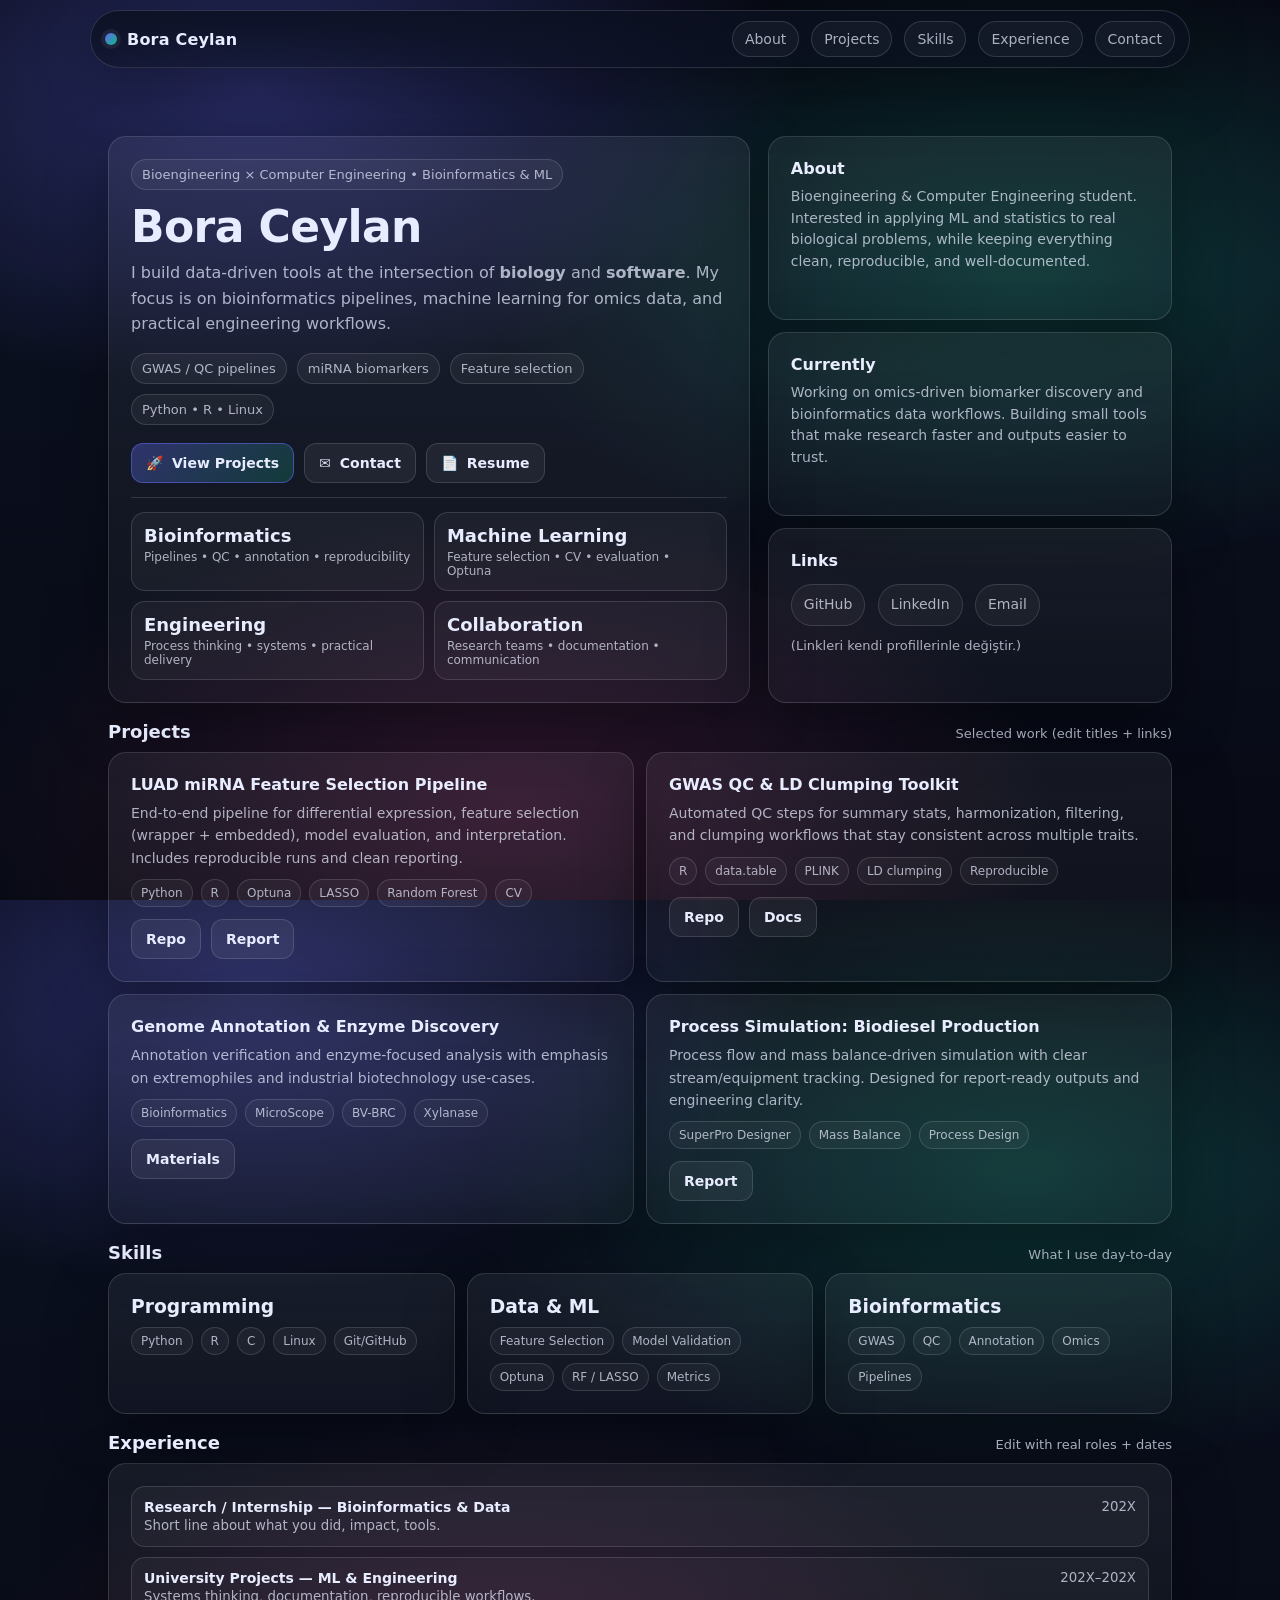
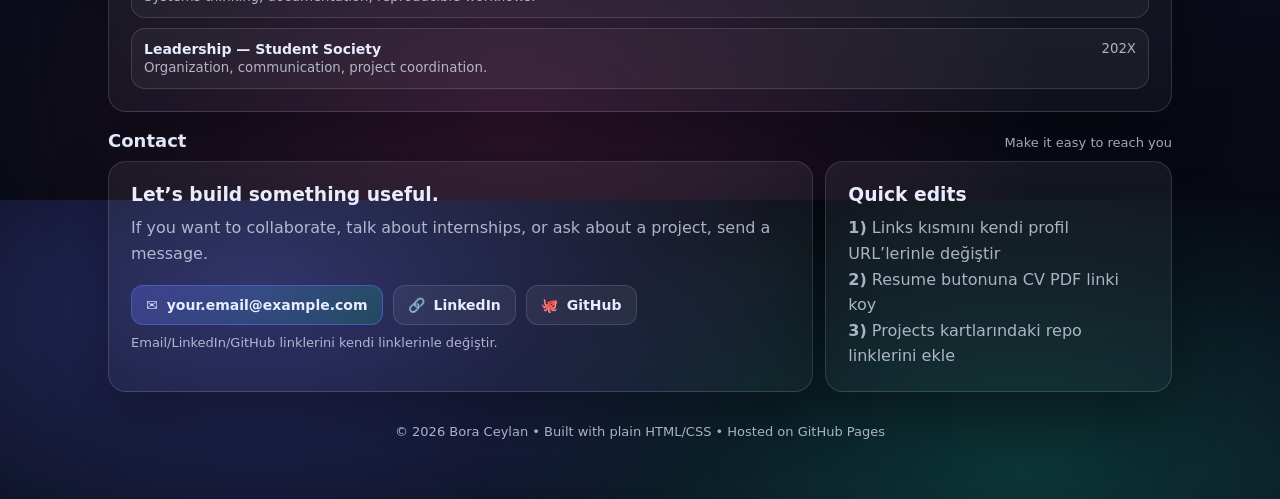
==== index.html @ 3240e3a1 "Update index.html" ====
<!doctype html>
<html lang="tr">
<head>
  <meta charset="utf-8" />
  <meta name="viewport" content="width=device-width, initial-scale=1" />
  <title>Bora Ceylan | Portfolio</title>
  <meta name="description" content="Bora Ceylan — Bioengineering & Computer Engineering student. Bioinformatics, ML, GWAS, and biotech R&D." />
  <style>
    :root{
      --bg:#0b1020;
      --panel:rgba(255,255,255,.06);
      --panel2:rgba(255,255,255,.10);
      --text:#e8ecff;
      --muted:rgba(232,236,255,.72);
      --line:rgba(232,236,255,.14);
      --shadow: 0 20px 60px rgba(0,0,0,.35);
      --r:18px;
    }
    *{box-sizing:border-box}
    html,body{height:100%}
    body{
      margin:0;
      font-family: ui-sans-serif, system-ui, -apple-system, Segoe UI, Roboto, Helvetica, Arial, "Apple Color Emoji","Segoe UI Emoji";
      color:var(--text);
      background:
        radial-gradient(900px 500px at 20% 10%, rgba(99,102,241,.35), transparent 60%),
        radial-gradient(900px 500px at 80% 30%, rgba(16,185,129,.22), transparent 60%),
        radial-gradient(900px 500px at 40% 90%, rgba(236,72,153,.18), transparent 60%),
        linear-gradient(180deg, #070a14 0%, #0b1020 30%, #070a14 100%);
      overflow-x:hidden;
    }
    a{color:inherit; text-decoration:none}
    .wrap{max-width:1100px; margin:0 auto; padding:28px 18px 60px}
    .nav{
      display:flex; align-items:center; justify-content:space-between;
      position:sticky; top:0; z-index:10;
      backdrop-filter: blur(10px);
      background: linear-gradient(180deg, rgba(11,16,32,.85), rgba(11,16,32,.55));
      border:1px solid var(--line);
      border-radius:999px;
      padding:10px 14px;
      box-shadow: var(--shadow);
      margin:10px auto 22px;
      max-width:1100px;
    }
    .brand{display:flex; gap:10px; align-items:center; font-weight:700; letter-spacing:.2px}
    .dot{
      width:12px;height:12px;border-radius:50%;
      background: linear-gradient(135deg, rgba(99,102,241,1), rgba(16,185,129,1));
      box-shadow: 0 0 0 4px rgba(255,255,255,.06);
    }
    .navlinks{display:flex; gap:12px; align-items:center; flex-wrap:wrap}
    .pill{
      padding:9px 12px;
      border-radius:999px;
      border:1px solid var(--line);
      background: rgba(255,255,255,.04);
      font-size:14px;
      color:var(--muted);
      transition:.2s transform, .2s background, .2s border-color;
    }
    .pill:hover{transform: translateY(-1px); background: rgba(255,255,255,.07); border-color: rgba(255,255,255,.22); color:var(--text)}
    .hero{
      display:grid;
      grid-template-columns: 1.35fr .85fr;
      gap:18px;
      align-items:stretch;
      margin-top:18px;
    }
    .card{
      background: linear-gradient(180deg, var(--panel), rgba(255,255,255,.03));
      border:1px solid var(--line);
      border-radius: var(--r);
      box-shadow: var(--shadow);
      padding:22px;
    }
    .headline{
      font-size: 44px;
      line-height: 1.05;
      margin: 4px 0 10px;
      letter-spacing:-.6px;
    }
    .sub{
      color:var(--muted);
      font-size:16px;
      line-height:1.6;
      margin:0 0 16px;
    }
    .badges{display:flex; gap:10px; flex-wrap:wrap; margin:14px 0 0}
    .badge{
      font-size:13px;
      padding:7px 10px;
      border-radius:999px;
      border:1px solid var(--line);
      background: rgba(255,255,255,.05);
      color:var(--muted);
    }
    .cta{display:flex; gap:10px; flex-wrap:wrap; margin-top:18px}
    .btn{
      display:inline-flex; align-items:center; gap:9px;
      padding:11px 14px;
      border-radius: 12px;
      border:1px solid var(--line);
      background: rgba(255,255,255,.06);
      color:var(--text);
      font-weight:600;
      font-size:14px;
      transition:.2s transform, .2s background, .2s border-color;
    }
    .btn:hover{transform:translateY(-1px); background: rgba(255,255,255,.10); border-color: rgba(255,255,255,.24)}
    .btn.primary{
      border-color: rgba(99,102,241,.55);
      background: linear-gradient(135deg, rgba(99,102,241,.35), rgba(16,185,129,.22));
    }
    .btn .icon{opacity:.9}
    .sidegrid{display:grid; gap:12px}
    .mini h3{margin:0 0 8px; font-size:16px}
    .mini p{margin:0; color:var(--muted); line-height:1.55; font-size:14px}
    .kpi{
      display:grid;
      grid-template-columns:1fr 1fr;
      gap:10px;
      margin-top:14px;
    }
    .kpi .k{
      border:1px solid var(--line);
      background: rgba(255,255,255,.04);
      border-radius:14px;
      padding:12px;
    }
    .k .num{font-size:18px; font-weight:800}
    .k .lbl{font-size:12px; color:var(--muted); margin-top:4px}
    section{margin-top:18px}
    .section-title{
      display:flex; align-items:baseline; justify-content:space-between; gap:10px;
      margin: 8px 0 10px;
    }
    .section-title h2{margin:0; font-size:18px}
    .section-title span{color:var(--muted); font-size:13px}
    .grid{
      display:grid;
      grid-template-columns: repeat(12, 1fr);
      gap:12px;
    }
    .col6{grid-column: span 6}
    .col4{grid-column: span 4}
    .col8{grid-column: span 8}
    .project h3{margin:0 0 8px; font-size:16px}
    .project p{margin:0 0 10px; color:var(--muted); line-height:1.6; font-size:14px}
    .tags{display:flex; gap:8px; flex-wrap:wrap}
    .tag{
      font-size:12px; padding:6px 9px;
      border-radius:999px;
      border:1px solid var(--line);
      background: rgba(255,255,255,.04);
      color:var(--muted);
    }
    .list{margin:0; padding:0; list-style:none; display:grid; gap:10px}
    .item{
      border:1px solid var(--line);
      background: rgba(255,255,255,.04);
      border-radius:14px;
      padding:12px;
      display:flex;
      justify-content:space-between;
      gap:12px;
      align-items:flex-start;
    }
    .item strong{display:block; font-size:14px}
    .item small{color:var(--muted)}
    .footer{
      margin-top:18px;
      text-align:center;
      color:var(--muted);
      font-size:13px;
      padding:14px 0 0;
    }
    .divider{
      height:1px; background:var(--line);
      margin:14px 0 0;
    }
    @media (max-width: 920px){
      .hero{grid-template-columns:1fr; }
      .headline{font-size:36px}
      .col6,.col4,.col8{grid-column: span 12}
      .nav{position:relative; top:auto}
    }
  </style>
</head>
<body>

  <div class="nav">
    <div class="brand">
      <span class="dot" aria-hidden="true"></span>
      <span>Bora Ceylan</span>
    </div>
    <div class="navlinks">
      <a class="pill" href="#about">About</a>
      <a class="pill" href="#projects">Projects</a>
      <a class="pill" href="#skills">Skills</a>
      <a class="pill" href="#experience">Experience</a>
      <a class="pill" href="#contact">Contact</a>
    </div>
  </div>

  <div class="wrap">
    <!-- HERO -->
    <div class="hero">
      <div class="card">
        <div class="badge" style="display:inline-block;margin-bottom:10px;">
          Bioengineering × Computer Engineering • Bioinformatics & ML
        </div>

        <h1 class="headline">Bora Ceylan</h1>
        <p class="sub">
          I build data-driven tools at the intersection of <b>biology</b> and <b>software</b>.
          My focus is on bioinformatics pipelines, machine learning for omics data, and practical engineering workflows.
        </p>

        <div class="badges">
          <span class="badge">GWAS / QC pipelines</span>
          <span class="badge">miRNA biomarkers</span>
          <span class="badge">Feature selection</span>
          <span class="badge">Python • R • Linux</span>
        </div>

        <div class="cta">
          <a class="btn primary" href="#projects">
            <span class="icon">🚀</span> View Projects
          </a>
          <a class="btn" href="#contact">
            <span class="icon">✉️</span> Contact
          </a>
          <!-- İstersen buraya CV linki koy -->
          <a class="btn" href="#" onclick="alert('CV linkini buraya koyacağız (Google Drive / PDF / LinkedIn).'); return false;">
            <span class="icon">📄</span> Resume
          </a>
        </div>

        <div class="divider"></div>

        <div class="kpi">
          <div class="k">
            <div class="num">Bioinformatics</div>
            <div class="lbl">Pipelines • QC • annotation • reproducibility</div>
          </div>
          <div class="k">
            <div class="num">Machine Learning</div>
            <div class="lbl">Feature selection • CV • evaluation • Optuna</div>
          </div>
          <div class="k">
            <div class="num">Engineering</div>
            <div class="lbl">Process thinking • systems • practical delivery</div>
          </div>
          <div class="k">
            <div class="num">Collaboration</div>
            <div class="lbl">Research teams • documentation • communication</div>
          </div>
        </div>
      </div>

      <div class="sidegrid">
        <div class="card mini" id="about">
          <h3>About</h3>
          <p>
            Bioengineering & Computer Engineering student. Interested in applying ML and statistics to real biological problems,
            while keeping everything clean, reproducible, and well-documented.
          </p>
        </div>

        <div class="card mini">
          <h3>Currently</h3>
          <p>
            Working on omics-driven biomarker discovery and bioinformatics data workflows.
            Building small tools that make research faster and outputs easier to trust.
          </p>
        </div>

        <div class="card mini">
          <h3>Links</h3>
          <p>
            <a class="pill" style="display:inline-block;margin:6px 8px 0 0;" href="https://github.com/" target="_blank" rel="noreferrer">GitHub</a>
            <a class="pill" style="display:inline-block;margin:6px 8px 0 0;" href="https://www.linkedin.com/" target="_blank" rel="noreferrer">LinkedIn</a>
            <a class="pill" style="display:inline-block;margin:6px 8px 0 0;" href="#contact">Email</a>
          </p>
          <p style="margin-top:10px;color:var(--muted);font-size:13px;">
            (Linkleri kendi profillerinle değiştir.)
          </p>
        </div>
      </div>
    </div>

    <!-- PROJECTS -->
    <section id="projects">
      <div class="section-title">
        <h2>Projects</h2>
        <span>Selected work (edit titles + links)</span>
      </div>

      <div class="grid">
        <div class="card project col6">
          <h3>LUAD miRNA Feature Selection Pipeline</h3>
          <p>
            End-to-end pipeline for differential expression, feature selection (wrapper + embedded),
            model evaluation, and interpretation. Includes reproducible runs and clean reporting.
          </p>
          <div class="tags">
            <span class="tag">Python</span><span class="tag">R</span><span class="tag">Optuna</span>
            <span class="tag">LASSO</span><span class="tag">Random Forest</span><span class="tag">CV</span>
          </div>
          <div class="cta" style="margin-top:12px;">
            <a class="btn" href="#" onclick="alert('Buraya repo linkini koy.'); return false;">Repo</a>
            <a class="btn" href="#" onclick="alert('Buraya kısa rapor / PDF linki koy.'); return false;">Report</a>
          </div>
        </div>

        <div class="card project col6">
          <h3>GWAS QC & LD Clumping Toolkit</h3>
          <p>
            Automated QC steps for summary stats, harmonization, filtering, and clumping workflows
            that stay consistent across multiple traits.
          </p>
          <div class="tags">
            <span class="tag">R</span><span class="tag">data.table</span><span class="tag">PLINK</span>
            <span class="tag">LD clumping</span><span class="tag">Reproducible</span>
          </div>
          <div class="cta" style="margin-top:12px;">
            <a class="btn" href="#" onclick="alert('Repo linki'); return false;">Repo</a>
            <a class="btn" href="#" onclick="alert('Docs linki'); return false;">Docs</a>
          </div>
        </div>

        <div class="card project col6">
          <h3>Genome Annotation & Enzyme Discovery</h3>
          <p>
            Annotation verification and enzyme-focused analysis with emphasis on extremophiles and
            industrial biotechnology use-cases.
          </p>
          <div class="tags">
            <span class="tag">Bioinformatics</span><span class="tag">MicroScope</span><span class="tag">BV-BRC</span>
            <span class="tag">Xylanase</span>
          </div>
          <div class="cta" style="margin-top:12px;">
            <a class="btn" href="#" onclick="alert('Repo / poster linki'); return false;">Materials</a>
          </div>
        </div>

        <div class="card project col6">
          <h3>Process Simulation: Biodiesel Production</h3>
          <p>
            Process flow and mass balance-driven simulation with clear stream/equipment tracking.
            Designed for report-ready outputs and engineering clarity.
          </p>
          <div class="tags">
            <span class="tag">SuperPro Designer</span><span class="tag">Mass Balance</span><span class="tag">Process Design</span>
          </div>
          <div class="cta" style="margin-top:12px;">
            <a class="btn" href="#" onclick="alert('Rapor / görsel linki'); return false;">Report</a>
          </div>
        </div>
      </div>
    </section>

    <!-- SKILLS -->
    <section id="skills">
      <div class="section-title">
        <h2>Skills</h2>
        <span>What I use day-to-day</span>
      </div>

      <div class="grid">
        <div class="card col4">
          <h3 style="margin:0 0 10px;">Programming</h3>
          <div class="tags">
            <span class="tag">Python</span><span class="tag">R</span><span class="tag">C</span>
            <span class="tag">Linux</span><span class="tag">Git/GitHub</span>
          </div>
        </div>
        <div class="card col4">
          <h3 style="margin:0 0 10px;">Data & ML</h3>
          <div class="tags">
            <span class="tag">Feature Selection</span><span class="tag">Model Validation</span>
            <span class="tag">Optuna</span><span class="tag">RF / LASSO</span>
            <span class="tag">Metrics</span>
          </div>
        </div>
        <div class="card col4">
          <h3 style="margin:0 0 10px;">Bioinformatics</h3>
          <div class="tags">
            <span class="tag">GWAS</span><span class="tag">QC</span><span class="tag">Annotation</span>
            <span class="tag">Omics</span><span class="tag">Pipelines</span>
          </div>
        </div>
      </div>
    </section>

    <!-- EXPERIENCE -->
    <section id="experience">
      <div class="section-title">
        <h2>Experience</h2>
        <span>Edit with real roles + dates</span>
      </div>

      <div class="card">
        <ul class="list">
          <li class="item">
            <div>
              <strong>Research / Internship — Bioinformatics & Data</strong>
              <small>Short line about what you did, impact, tools.</small>
            </div>
            <small>202X</small>
          </li>
          <li class="item">
            <div>
              <strong>University Projects — ML & Engineering</strong>
              <small>Systems thinking, documentation, reproducible workflows.</small>
            </div>
            <small>202X–202X</small>
          </li>
          <li class="item">
            <div>
              <strong>Leadership — Student Society</strong>
              <small>Organization, communication, project coordination.</small>
            </div>
            <small>202X</small>
          </li>
        </ul>
      </div>
    </section>

    <!-- CONTACT -->
    <section id="contact">
      <div class="section-title">
        <h2>Contact</h2>
        <span>Make it easy to reach you</span>
      </div>

      <div class="grid">
        <div class="card col8">
          <h3 style="margin:0 0 10px;">Let’s build something useful.</h3>
          <p class="sub" style="margin-bottom:0;">
            If you want to collaborate, talk about internships, or ask about a project, send a message.
          </p>
          <div class="cta">
            <a class="btn primary" href="mailto:your.email@example.com">
              <span class="icon">✉️</span> your.email@example.com
            </a>
            <a class="btn" href="https://www.linkedin.com/" target="_blank" rel="noreferrer">
              <span class="icon">🔗</span> LinkedIn
            </a>
            <a class="btn" href="https://github.com/" target="_blank" rel="noreferrer">
              <span class="icon">🐙</span> GitHub
            </a>
          </div>
          <p style="margin-top:10px;color:var(--muted);font-size:13px;">
            Email/LinkedIn/GitHub linklerini kendi linklerinle değiştir.
          </p>
        </div>

        <div class="card col4">
          <h3 style="margin:0 0 10px;">Quick edits</h3>
          <p class="sub" style="margin:0;">
            <b>1)</b> Links kısmını kendi profil URL’lerinle değiştir<br/>
            <b>2)</b> Resume butonuna CV PDF linki koy<br/>
            <b>3)</b> Projects kartlarındaki repo linklerini ekle
          </p>
        </div>
      </div>

      <div class="footer">
        © <span id="y"></span> Bora Ceylan • Built with plain HTML/CSS • Hosted on GitHub Pages
      </div>
    </section>
  </div>

  <script>
    document.getElementById("y").textContent = new Date().getFullYear();
  </script>

</body>
</html>
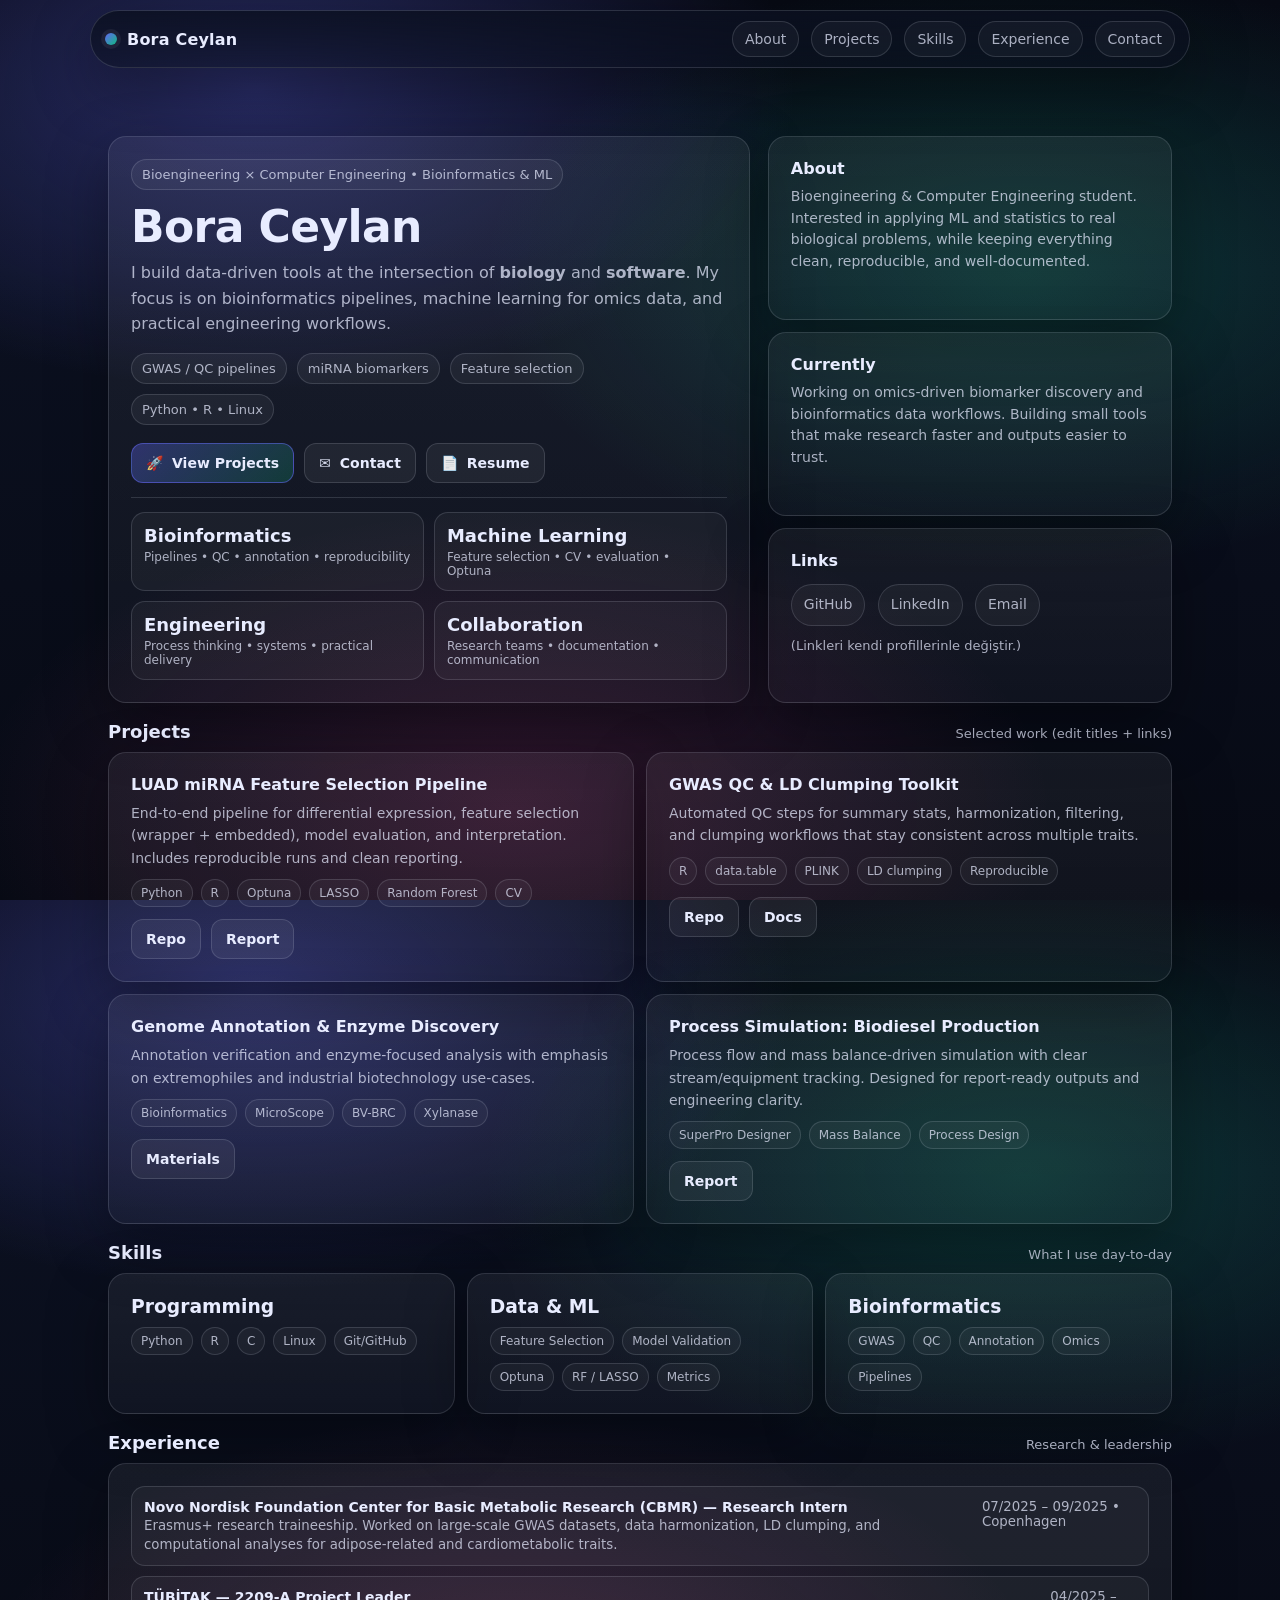
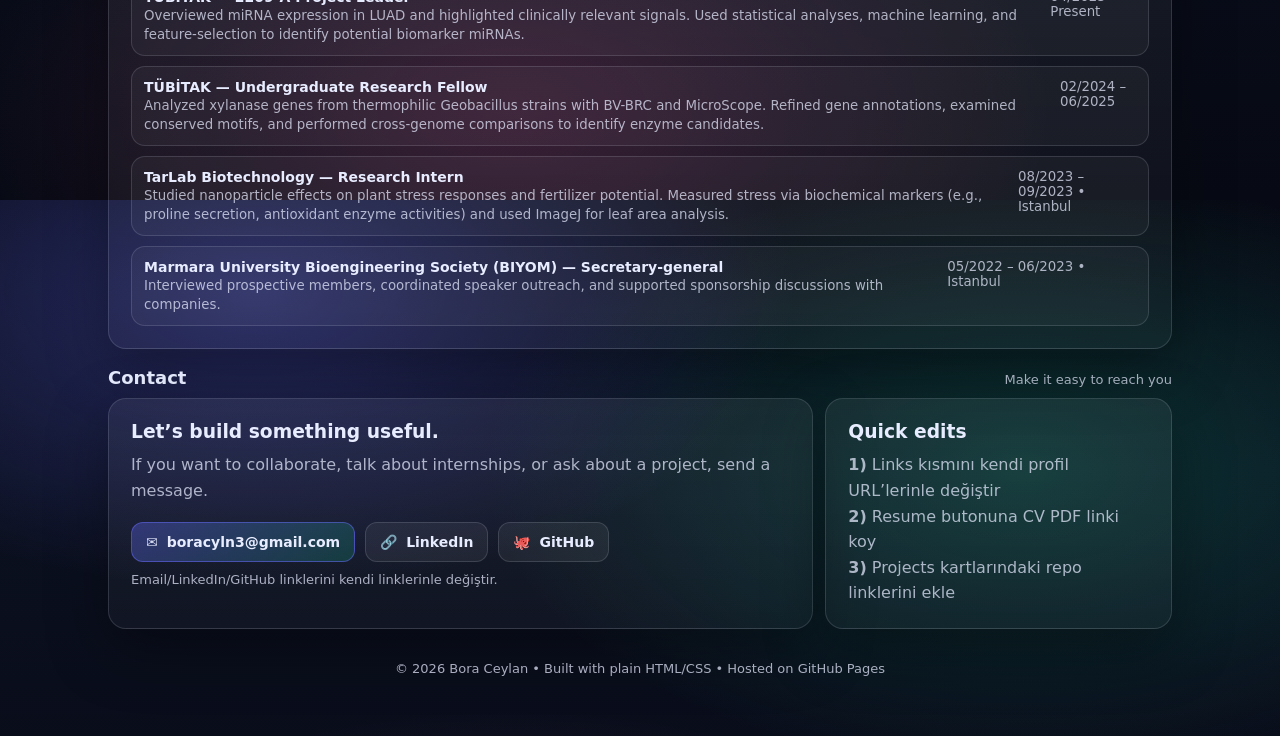
==== commit fa7fd08d: "Update index.html" ====
--- a/index.html
+++ b/index.html
@@ -280,8 +280,7 @@
           <h3>Links</h3>
           <p>
             <a class="pill" style="display:inline-block;margin:6px 8px 0 0;" href="https://github.com/" target="_blank" rel="noreferrer">GitHub</a>
-            <a class="pill" style="display:inline-block;margin:6px 8px 0 0;" href="https://www.linkedin.com/" target="_blank" rel="noreferrer">LinkedIn</a>
-            <a class="pill" style="display:inline-block;margin:6px 8px 0 0;" href="#contact">Email</a>
+            <a class="pill" style="display:inline-block;margin:6px 8px 0 0;" href="https://www.linkedin.com/in/boracyln" target="_blank" rel="noreferrer">LinkedIn</a>            <a class="pill" style="display:inline-block;margin:6px 8px 0 0;" href="#contact">Email</a>
           </p>
           <p style="margin-top:10px;color:var(--muted);font-size:13px;">
             (Linkleri kendi profillerinle değiştir.)
@@ -395,38 +394,70 @@
     </section>
 
     <!-- EXPERIENCE -->
-    <section id="experience">
-      <div class="section-title">
-        <h2>Experience</h2>
-        <span>Edit with real roles + dates</span>
-      </div>
-
-      <div class="card">
-        <ul class="list">
-          <li class="item">
-            <div>
-              <strong>Research / Internship — Bioinformatics & Data</strong>
-              <small>Short line about what you did, impact, tools.</small>
-            </div>
-            <small>202X</small>
-          </li>
-          <li class="item">
-            <div>
-              <strong>University Projects — ML & Engineering</strong>
-              <small>Systems thinking, documentation, reproducible workflows.</small>
-            </div>
-            <small>202X–202X</small>
-          </li>
-          <li class="item">
-            <div>
-              <strong>Leadership — Student Society</strong>
-              <small>Organization, communication, project coordination.</small>
-            </div>
-            <small>202X</small>
-          </li>
-        </ul>
-      </div>
-    </section>
+<section id="experience">
+  <div class="section-title">
+    <h2>Experience</h2>
+    <span>Research & leadership</span>
+  </div>
+
+  <div class="card">
+    <ul class="list">
+      <li class="item">
+        <div>
+          <strong>Novo Nordisk Foundation Center for Basic Metabolic Research (CBMR) — Research Intern</strong>
+          <small>
+            Erasmus+ research traineeship. Worked on large-scale GWAS datasets, data harmonization, LD clumping,
+            and computational analyses for adipose-related and cardiometabolic traits.
+          </small>
+        </div>
+        <small>07/2025 – 09/2025 • Copenhagen</small>
+      </li>
+
+      <li class="item">
+        <div>
+          <strong>TÜBİTAK — 2209-A Project Leader</strong>
+          <small>
+            Overviewed miRNA expression in LUAD and highlighted clinically relevant signals.
+            Used statistical analyses, machine learning, and feature-selection to identify potential biomarker miRNAs.
+          </small>
+        </div>
+        <small>04/2025 – Present</small>
+      </li>
+
+      <li class="item">
+        <div>
+          <strong>TÜBİTAK — Undergraduate Research Fellow</strong>
+          <small>
+            Analyzed xylanase genes from thermophilic Geobacillus strains with BV-BRC and MicroScope.
+            Refined gene annotations, examined conserved motifs, and performed cross-genome comparisons to identify enzyme candidates.
+          </small>
+        </div>
+        <small>02/2024 – 06/2025</small>
+      </li>
+
+      <li class="item">
+        <div>
+          <strong>TarLab Biotechnology — Research Intern</strong>
+          <small>
+            Studied nanoparticle effects on plant stress responses and fertilizer potential.
+            Measured stress via biochemical markers (e.g., proline secretion, antioxidant enzyme activities) and used ImageJ for leaf area analysis.
+          </small>
+        </div>
+        <small>08/2023 – 09/2023 • Istanbul</small>
+      </li>
+
+      <li class="item">
+        <div>
+          <strong>Marmara University Bioengineering Society (BIYOM) — Secretary-general</strong>
+          <small>
+            Interviewed prospective members, coordinated speaker outreach, and supported sponsorship discussions with companies.
+          </small>
+        </div>
+        <small>05/2022 – 06/2023 • Istanbul</small>
+      </li>
+    </ul>
+  </div>
+</section>
 
     <!-- CONTACT -->
     <section id="contact">
@@ -442,10 +473,10 @@
             If you want to collaborate, talk about internships, or ask about a project, send a message.
           </p>
           <div class="cta">
-            <a class="btn primary" href="mailto:your.email@example.com">
-              <span class="icon">✉️</span> your.email@example.com
+            <a class="btn primary" href="mailto:boracyln3@gmail.com">
+              <span class="icon">✉️</span> boracyln3@gmail.com
             </a>
-            <a class="btn" href="https://www.linkedin.com/" target="_blank" rel="noreferrer">
+            <a class="btn" href="https://www.linkedin.com/in/boracyln" target="_blank" rel="noreferrer">
               <span class="icon">🔗</span> LinkedIn
             </a>
             <a class="btn" href="https://github.com/" target="_blank" rel="noreferrer">
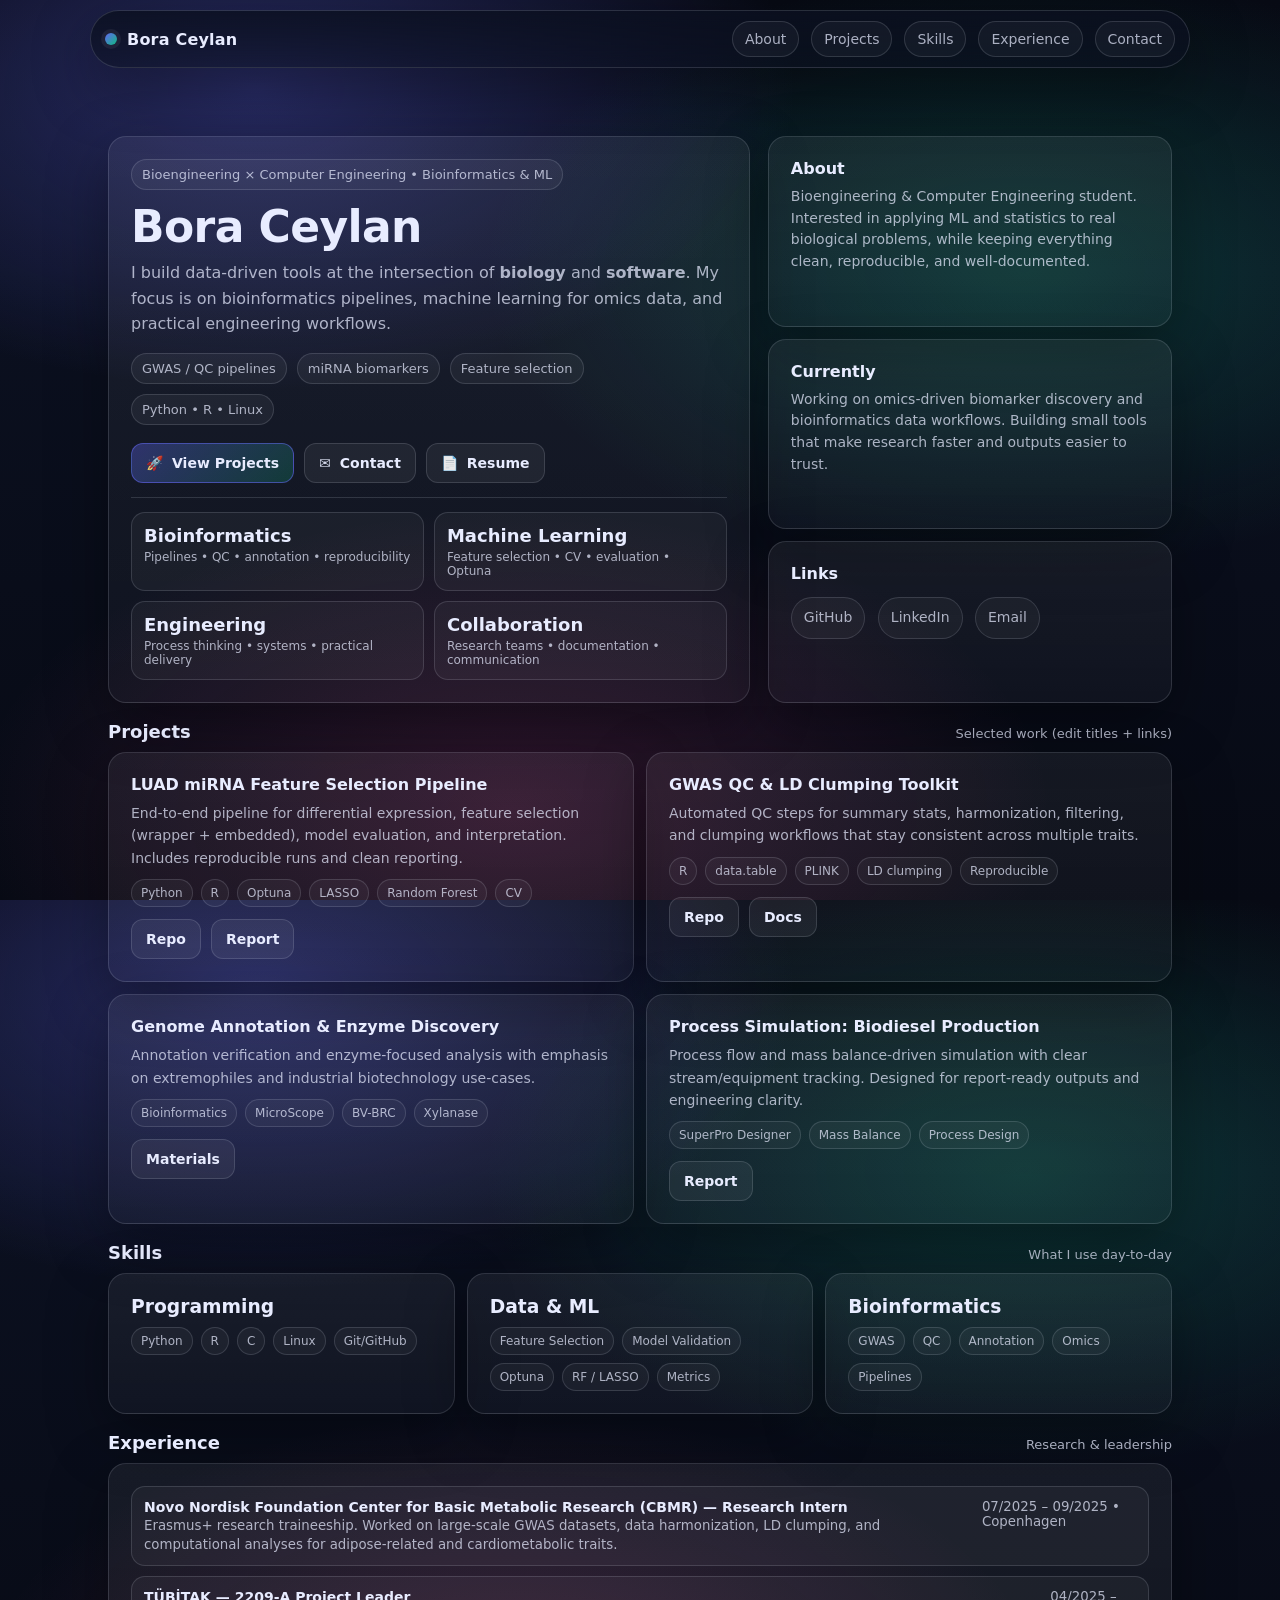
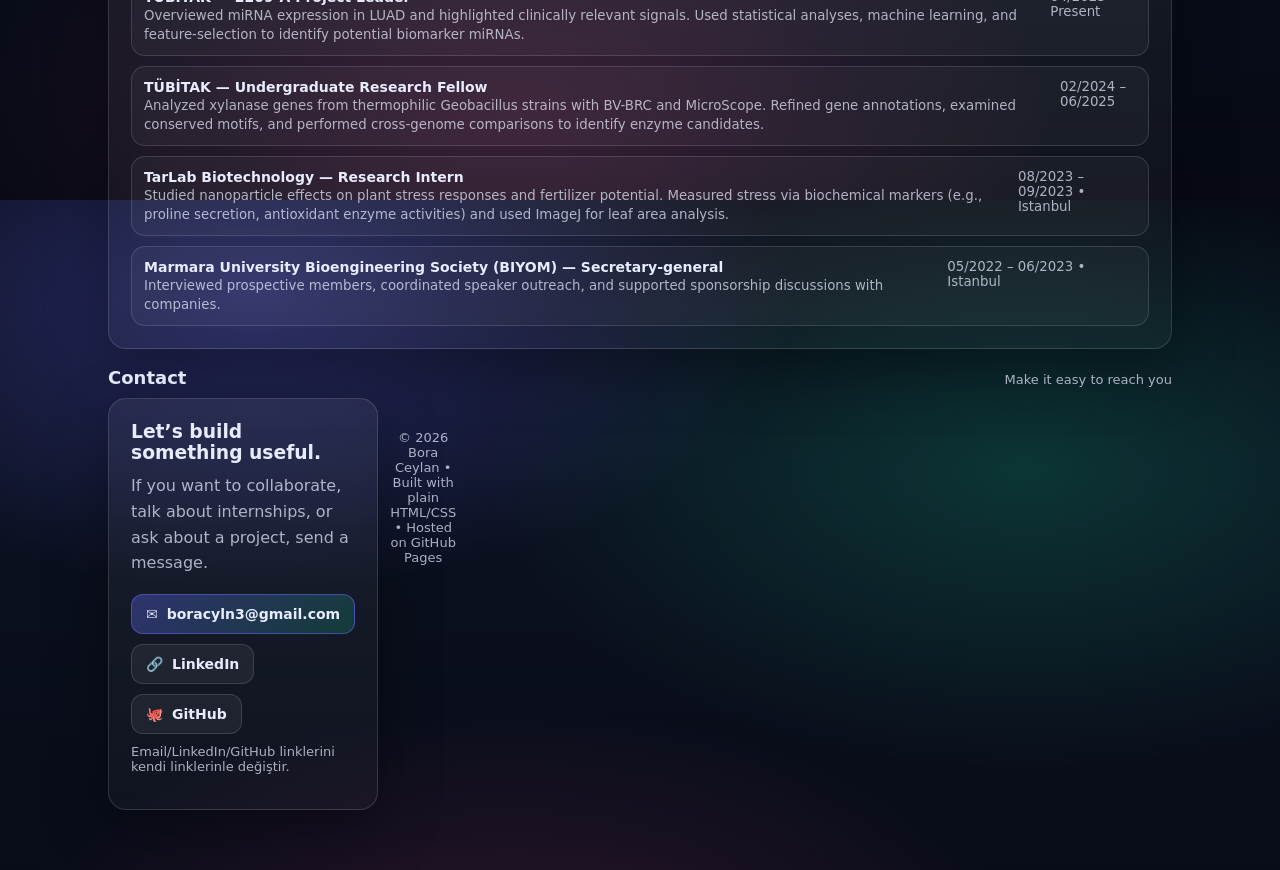
==== commit fab35189: "Update index.html" ====
--- a/index.html
+++ b/index.html
@@ -232,7 +232,7 @@
             <span class="icon">✉️</span> Contact
           </a>
           <!-- İstersen buraya CV linki koy -->
-          <a class="btn" href="#" onclick="alert('CV linkini buraya koyacağız (Google Drive / PDF / LinkedIn).'); return false;">
+          <a class="btn" href="Bora-CEYLAN-CV.pdf" download>
             <span class="icon">📄</span> Resume
           </a>
         </div>
@@ -283,7 +283,6 @@
             <a class="pill" style="display:inline-block;margin:6px 8px 0 0;" href="https://www.linkedin.com/in/boracyln" target="_blank" rel="noreferrer">LinkedIn</a>            <a class="pill" style="display:inline-block;margin:6px 8px 0 0;" href="#contact">Email</a>
           </p>
           <p style="margin-top:10px;color:var(--muted);font-size:13px;">
-            (Linkleri kendi profillerinle değiştir.)
           </p>
         </div>
       </div>
@@ -467,7 +466,7 @@
       </div>
 
       <div class="grid">
-        <div class="card col8">
+        <div class="card col12">
           <h3 style="margin:0 0 10px;">Let’s build something useful.</h3>
           <p class="sub" style="margin-bottom:0;">
             If you want to collaborate, talk about internships, or ask about a project, send a message.
@@ -488,15 +487,6 @@
           </p>
         </div>
 
-        <div class="card col4">
-          <h3 style="margin:0 0 10px;">Quick edits</h3>
-          <p class="sub" style="margin:0;">
-            <b>1)</b> Links kısmını kendi profil URL’lerinle değiştir<br/>
-            <b>2)</b> Resume butonuna CV PDF linki koy<br/>
-            <b>3)</b> Projects kartlarındaki repo linklerini ekle
-          </p>
-        </div>
-      </div>
 
       <div class="footer">
         © <span id="y"></span> Bora Ceylan • Built with plain HTML/CSS • Hosted on GitHub Pages
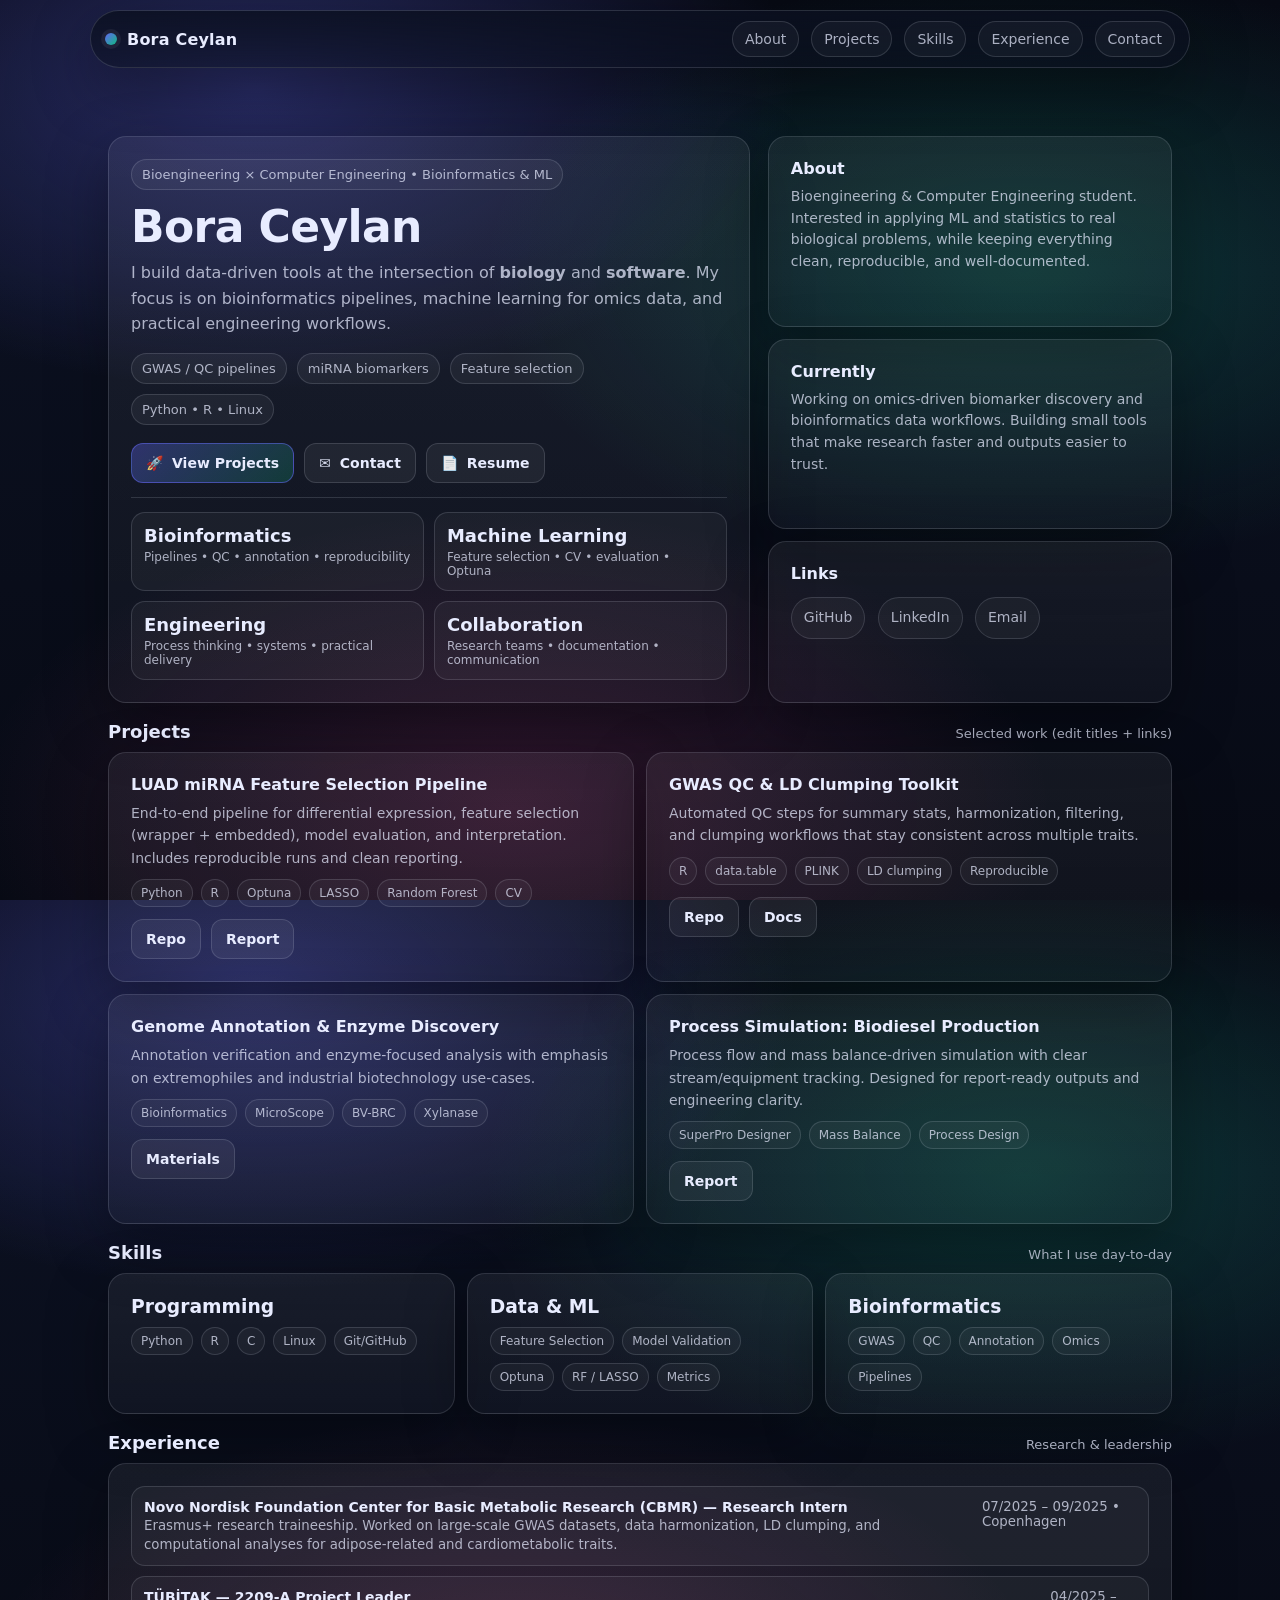
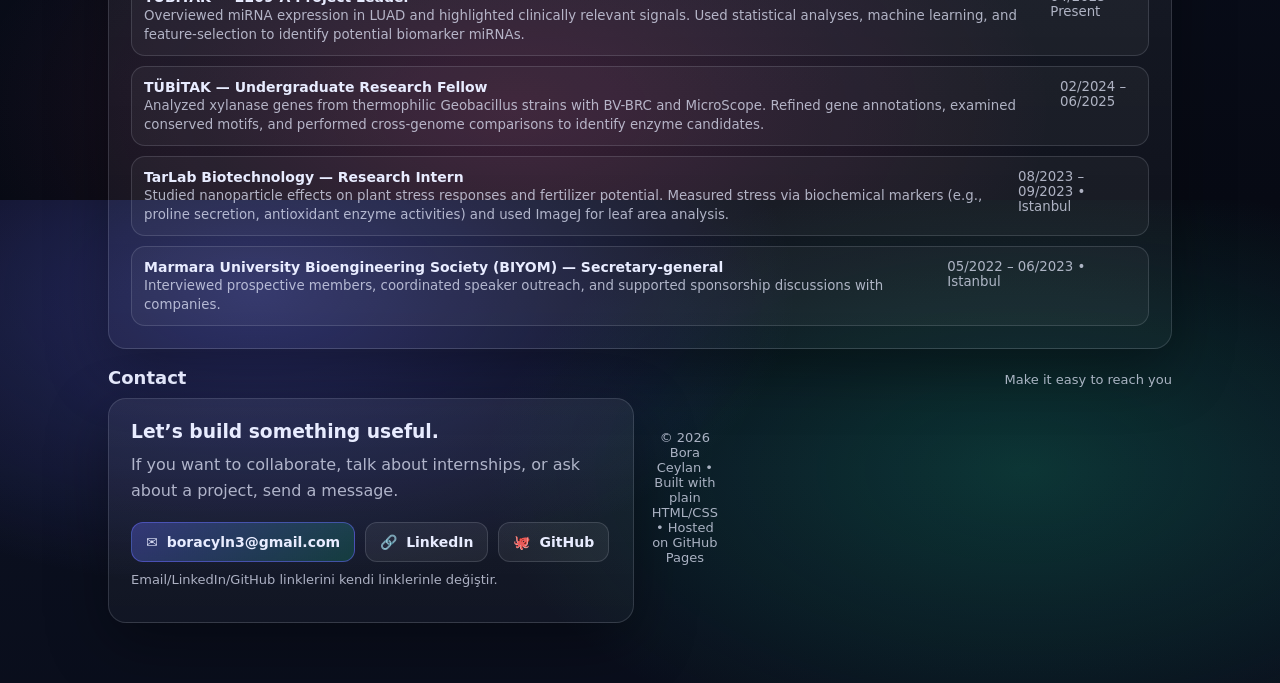
==== commit 0ec901dc: "Update index.html" ====
--- a/index.html
+++ b/index.html
@@ -466,7 +466,7 @@
       </div>
 
       <div class="grid">
-        <div class="card col12">
+        <div class="card col6">
           <h3 style="margin:0 0 10px;">Let’s build something useful.</h3>
           <p class="sub" style="margin-bottom:0;">
             If you want to collaborate, talk about internships, or ask about a project, send a message.
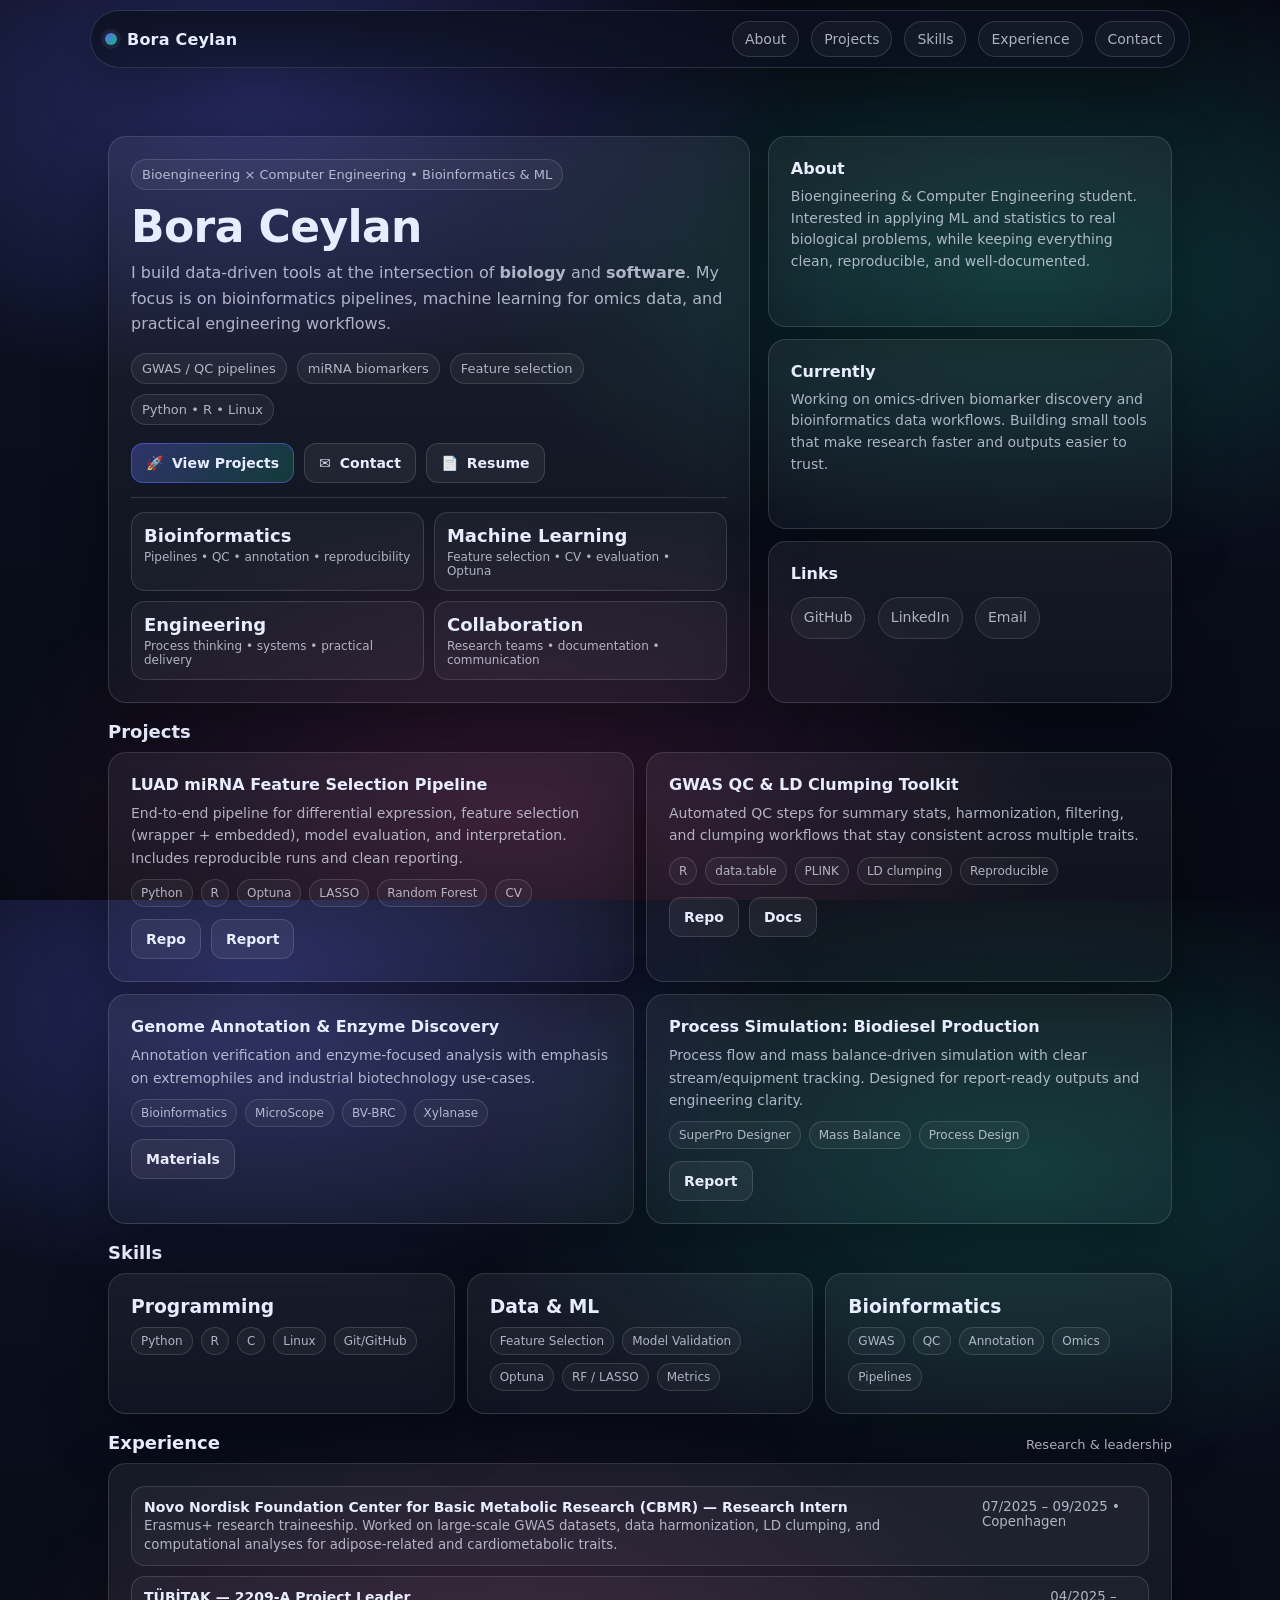
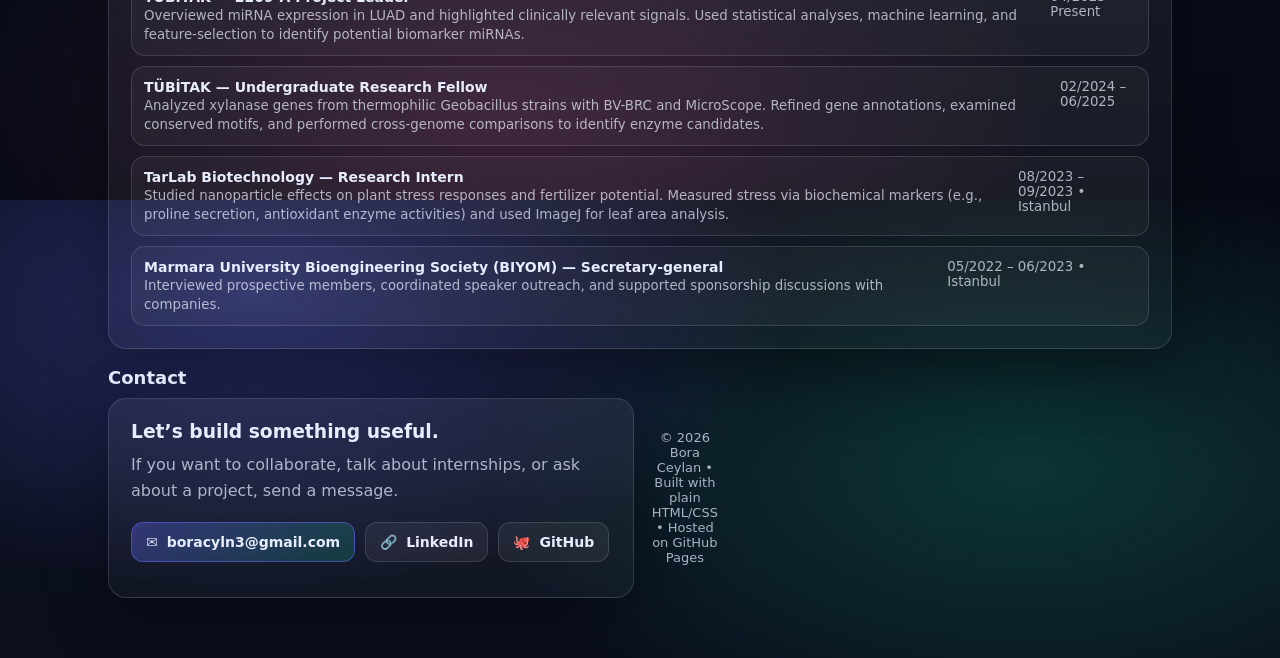
==== commit 1486f2cb: "Update index.html" ====
--- a/index.html
+++ b/index.html
@@ -292,7 +292,6 @@
     <section id="projects">
       <div class="section-title">
         <h2>Projects</h2>
-        <span>Selected work (edit titles + links)</span>
       </div>
 
       <div class="grid">
@@ -363,7 +362,6 @@
     <section id="skills">
       <div class="section-title">
         <h2>Skills</h2>
-        <span>What I use day-to-day</span>
       </div>
 
       <div class="grid">
@@ -462,7 +460,6 @@
     <section id="contact">
       <div class="section-title">
         <h2>Contact</h2>
-        <span>Make it easy to reach you</span>
       </div>
 
       <div class="grid">
@@ -483,7 +480,6 @@
             </a>
           </div>
           <p style="margin-top:10px;color:var(--muted);font-size:13px;">
-            Email/LinkedIn/GitHub linklerini kendi linklerinle değiştir.
           </p>
         </div>
 
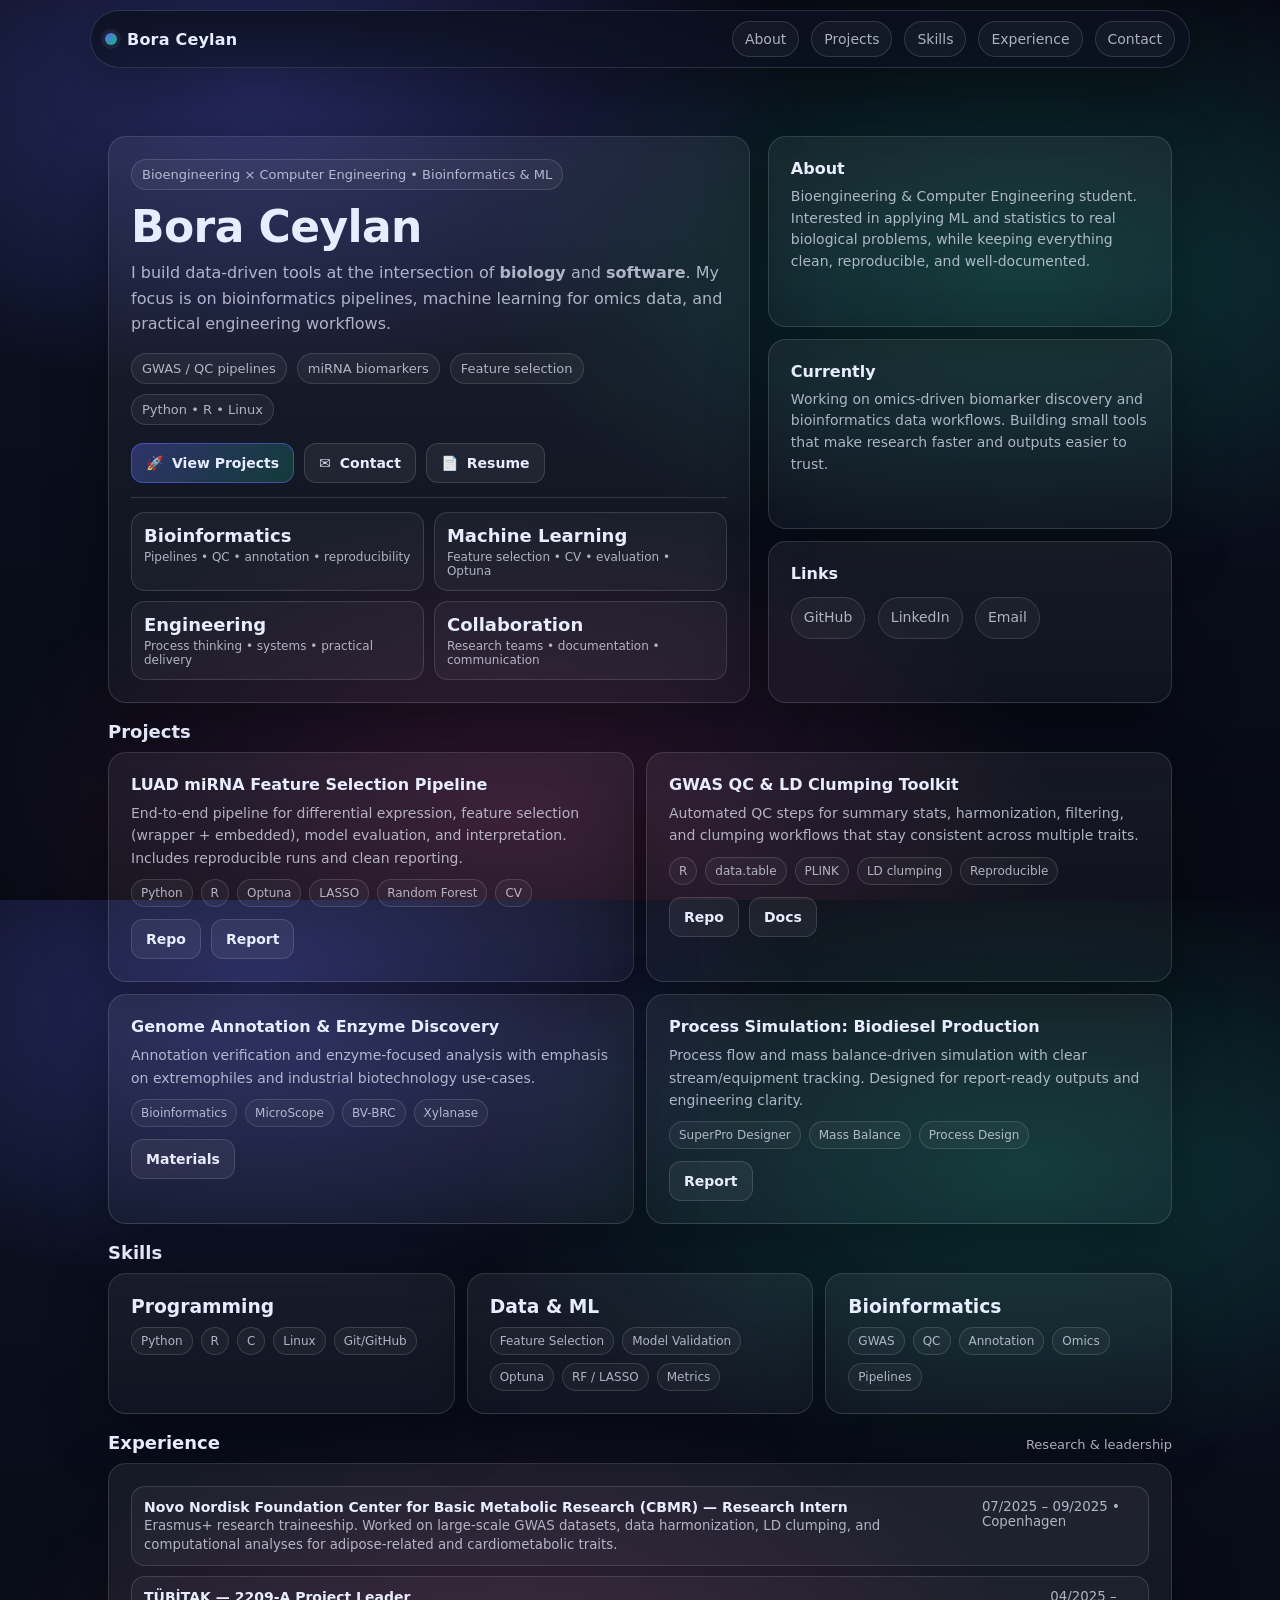
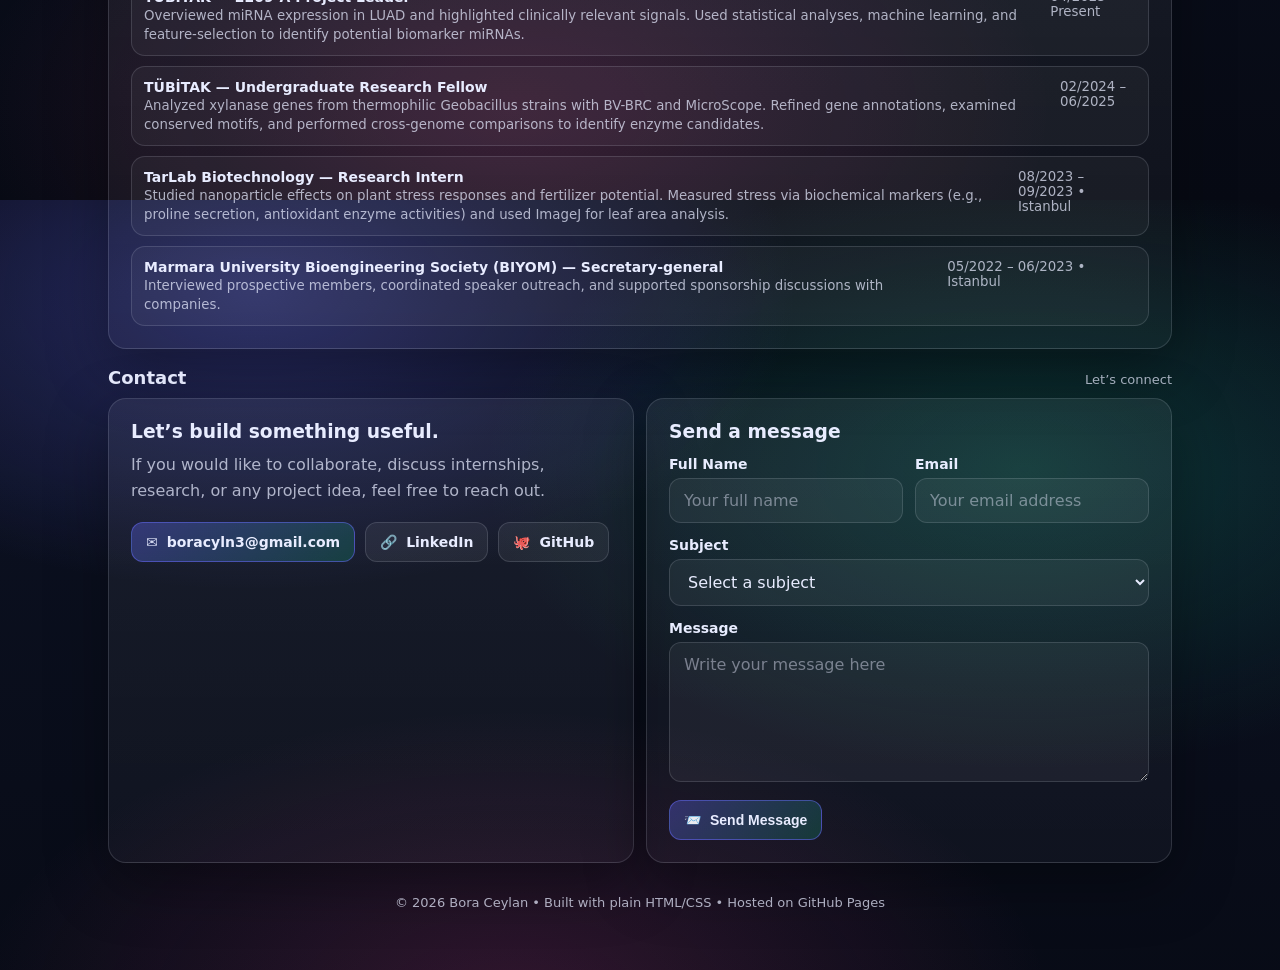
==== commit 4b6123a8: "Update index.html" ====
--- a/index.html
+++ b/index.html
@@ -5,187 +5,237 @@
   <meta name="viewport" content="width=device-width, initial-scale=1" />
   <title>Bora Ceylan | Portfolio</title>
   <meta name="description" content="Bora Ceylan — Bioengineering & Computer Engineering student. Bioinformatics, ML, GWAS, and biotech R&D." />
-  <style>
-    :root{
-      --bg:#0b1020;
-      --panel:rgba(255,255,255,.06);
-      --panel2:rgba(255,255,255,.10);
-      --text:#e8ecff;
-      --muted:rgba(232,236,255,.72);
-      --line:rgba(232,236,255,.14);
-      --shadow: 0 20px 60px rgba(0,0,0,.35);
-      --r:18px;
-    }
-    *{box-sizing:border-box}
-    html,body{height:100%}
-    body{
-      margin:0;
-      font-family: ui-sans-serif, system-ui, -apple-system, Segoe UI, Roboto, Helvetica, Arial, "Apple Color Emoji","Segoe UI Emoji";
-      color:var(--text);
-      background:
-        radial-gradient(900px 500px at 20% 10%, rgba(99,102,241,.35), transparent 60%),
-        radial-gradient(900px 500px at 80% 30%, rgba(16,185,129,.22), transparent 60%),
-        radial-gradient(900px 500px at 40% 90%, rgba(236,72,153,.18), transparent 60%),
-        linear-gradient(180deg, #070a14 0%, #0b1020 30%, #070a14 100%);
-      overflow-x:hidden;
-    }
-    a{color:inherit; text-decoration:none}
-    .wrap{max-width:1100px; margin:0 auto; padding:28px 18px 60px}
-    .nav{
-      display:flex; align-items:center; justify-content:space-between;
-      position:sticky; top:0; z-index:10;
-      backdrop-filter: blur(10px);
-      background: linear-gradient(180deg, rgba(11,16,32,.85), rgba(11,16,32,.55));
-      border:1px solid var(--line);
-      border-radius:999px;
-      padding:10px 14px;
-      box-shadow: var(--shadow);
-      margin:10px auto 22px;
-      max-width:1100px;
-    }
-    .brand{display:flex; gap:10px; align-items:center; font-weight:700; letter-spacing:.2px}
-    .dot{
-      width:12px;height:12px;border-radius:50%;
-      background: linear-gradient(135deg, rgba(99,102,241,1), rgba(16,185,129,1));
-      box-shadow: 0 0 0 4px rgba(255,255,255,.06);
-    }
-    .navlinks{display:flex; gap:12px; align-items:center; flex-wrap:wrap}
-    .pill{
-      padding:9px 12px;
-      border-radius:999px;
-      border:1px solid var(--line);
-      background: rgba(255,255,255,.04);
-      font-size:14px;
-      color:var(--muted);
-      transition:.2s transform, .2s background, .2s border-color;
-    }
-    .pill:hover{transform: translateY(-1px); background: rgba(255,255,255,.07); border-color: rgba(255,255,255,.22); color:var(--text)}
-    .hero{
-      display:grid;
-      grid-template-columns: 1.35fr .85fr;
-      gap:18px;
-      align-items:stretch;
-      margin-top:18px;
-    }
-    .card{
-      background: linear-gradient(180deg, var(--panel), rgba(255,255,255,.03));
-      border:1px solid var(--line);
-      border-radius: var(--r);
-      box-shadow: var(--shadow);
-      padding:22px;
-    }
-    .headline{
-      font-size: 44px;
-      line-height: 1.05;
-      margin: 4px 0 10px;
-      letter-spacing:-.6px;
-    }
-    .sub{
-      color:var(--muted);
-      font-size:16px;
-      line-height:1.6;
-      margin:0 0 16px;
-    }
-    .badges{display:flex; gap:10px; flex-wrap:wrap; margin:14px 0 0}
-    .badge{
-      font-size:13px;
-      padding:7px 10px;
-      border-radius:999px;
-      border:1px solid var(--line);
-      background: rgba(255,255,255,.05);
-      color:var(--muted);
-    }
-    .cta{display:flex; gap:10px; flex-wrap:wrap; margin-top:18px}
-    .btn{
-      display:inline-flex; align-items:center; gap:9px;
-      padding:11px 14px;
-      border-radius: 12px;
-      border:1px solid var(--line);
-      background: rgba(255,255,255,.06);
-      color:var(--text);
-      font-weight:600;
-      font-size:14px;
-      transition:.2s transform, .2s background, .2s border-color;
-    }
-    .btn:hover{transform:translateY(-1px); background: rgba(255,255,255,.10); border-color: rgba(255,255,255,.24)}
-    .btn.primary{
-      border-color: rgba(99,102,241,.55);
-      background: linear-gradient(135deg, rgba(99,102,241,.35), rgba(16,185,129,.22));
-    }
-    .btn .icon{opacity:.9}
-    .sidegrid{display:grid; gap:12px}
-    .mini h3{margin:0 0 8px; font-size:16px}
-    .mini p{margin:0; color:var(--muted); line-height:1.55; font-size:14px}
-    .kpi{
-      display:grid;
-      grid-template-columns:1fr 1fr;
-      gap:10px;
-      margin-top:14px;
-    }
-    .kpi .k{
-      border:1px solid var(--line);
-      background: rgba(255,255,255,.04);
-      border-radius:14px;
-      padding:12px;
-    }
-    .k .num{font-size:18px; font-weight:800}
-    .k .lbl{font-size:12px; color:var(--muted); margin-top:4px}
-    section{margin-top:18px}
-    .section-title{
-      display:flex; align-items:baseline; justify-content:space-between; gap:10px;
-      margin: 8px 0 10px;
-    }
-    .section-title h2{margin:0; font-size:18px}
-    .section-title span{color:var(--muted); font-size:13px}
-    .grid{
-      display:grid;
-      grid-template-columns: repeat(12, 1fr);
-      gap:12px;
-    }
-    .col6{grid-column: span 6}
-    .col4{grid-column: span 4}
-    .col8{grid-column: span 8}
-    .project h3{margin:0 0 8px; font-size:16px}
-    .project p{margin:0 0 10px; color:var(--muted); line-height:1.6; font-size:14px}
-    .tags{display:flex; gap:8px; flex-wrap:wrap}
-    .tag{
-      font-size:12px; padding:6px 9px;
-      border-radius:999px;
-      border:1px solid var(--line);
-      background: rgba(255,255,255,.04);
-      color:var(--muted);
-    }
-    .list{margin:0; padding:0; list-style:none; display:grid; gap:10px}
-    .item{
-      border:1px solid var(--line);
-      background: rgba(255,255,255,.04);
-      border-radius:14px;
-      padding:12px;
-      display:flex;
-      justify-content:space-between;
-      gap:12px;
-      align-items:flex-start;
-    }
-    .item strong{display:block; font-size:14px}
-    .item small{color:var(--muted)}
-    .footer{
-      margin-top:18px;
-      text-align:center;
-      color:var(--muted);
-      font-size:13px;
-      padding:14px 0 0;
-    }
-    .divider{
-      height:1px; background:var(--line);
-      margin:14px 0 0;
-    }
-    @media (max-width: 920px){
-      .hero{grid-template-columns:1fr; }
-      .headline{font-size:36px}
-      .col6,.col4,.col8{grid-column: span 12}
-      .nav{position:relative; top:auto}
-    }
-  </style>
+  
+<style>
+  :root{
+    --bg:#0b1020;
+    --panel:rgba(255,255,255,.06);
+    --panel2:rgba(255,255,255,.10);
+    --text:#e8ecff;
+    --muted:rgba(232,236,255,.72);
+    --line:rgba(232,236,255,.14);
+    --shadow: 0 20px 60px rgba(0,0,0,.35);
+    --r:18px;
+  }
+  *{box-sizing:border-box}
+  html,body{height:100%}
+  body{
+    margin:0;
+    font-family: ui-sans-serif, system-ui, -apple-system, Segoe UI, Roboto, Helvetica, Arial, "Apple Color Emoji","Segoe UI Emoji";
+    color:var(--text);
+    background:
+      radial-gradient(900px 500px at 20% 10%, rgba(99,102,241,.35), transparent 60%),
+      radial-gradient(900px 500px at 80% 30%, rgba(16,185,129,.22), transparent 60%),
+      radial-gradient(900px 500px at 40% 90%, rgba(236,72,153,.18), transparent 60%),
+      linear-gradient(180deg, #070a14 0%, #0b1020 30%, #070a14 100%);
+    overflow-x:hidden;
+  }
+  a{color:inherit; text-decoration:none}
+  .wrap{max-width:1100px; margin:0 auto; padding:28px 18px 60px}
+  .nav{
+    display:flex; align-items:center; justify-content:space-between;
+    position:sticky; top:0; z-index:10;
+    backdrop-filter: blur(10px);
+    background: linear-gradient(180deg, rgba(11,16,32,.85), rgba(11,16,32,.55));
+    border:1px solid var(--line);
+    border-radius:999px;
+    padding:10px 14px;
+    box-shadow: var(--shadow);
+    margin:10px auto 22px;
+    max-width:1100px;
+  }
+  .brand{display:flex; gap:10px; align-items:center; font-weight:700; letter-spacing:.2px}
+  .dot{
+    width:12px;height:12px;border-radius:50%;
+    background: linear-gradient(135deg, rgba(99,102,241,1), rgba(16,185,129,1));
+    box-shadow: 0 0 0 4px rgba(255,255,255,.06);
+  }
+  .navlinks{display:flex; gap:12px; align-items:center; flex-wrap:wrap}
+  .pill{
+    padding:9px 12px;
+    border-radius:999px;
+    border:1px solid var(--line);
+    background: rgba(255,255,255,.04);
+    font-size:14px;
+    color:var(--muted);
+    transition:.2s transform, .2s background, .2s border-color;
+  }
+  .pill:hover{transform: translateY(-1px); background: rgba(255,255,255,.07); border-color: rgba(255,255,255,.22); color:var(--text)}
+  .hero{
+    display:grid;
+    grid-template-columns: 1.35fr .85fr;
+    gap:18px;
+    align-items:stretch;
+    margin-top:18px;
+  }
+  .card{
+    background: linear-gradient(180deg, var(--panel), rgba(255,255,255,.03));
+    border:1px solid var(--line);
+    border-radius: var(--r);
+    box-shadow: var(--shadow);
+    padding:22px;
+  }
+  .headline{
+    font-size: 44px;
+    line-height: 1.05;
+    margin: 4px 0 10px;
+    letter-spacing:-.6px;
+  }
+  .sub{
+    color:var(--muted);
+    font-size:16px;
+    line-height:1.6;
+    margin:0 0 16px;
+  }
+  .badges{display:flex; gap:10px; flex-wrap:wrap; margin:14px 0 0}
+  .badge{
+    font-size:13px;
+    padding:7px 10px;
+    border-radius:999px;
+    border:1px solid var(--line);
+    background: rgba(255,255,255,.05);
+    color:var(--muted);
+  }
+  .cta{display:flex; gap:10px; flex-wrap:wrap; margin-top:18px}
+  .btn{
+    display:inline-flex; align-items:center; gap:9px;
+    padding:11px 14px;
+    border-radius: 12px;
+    border:1px solid var(--line);
+    background: rgba(255,255,255,.06);
+    color:var(--text);
+    font-weight:600;
+    font-size:14px;
+    transition:.2s transform, .2s background, .2s border-color;
+  }
+  .btn:hover{transform:translateY(-1px); background: rgba(255,255,255,.10); border-color: rgba(255,255,255,.24)}
+  .btn.primary{
+    border-color: rgba(99,102,241,.55);
+    background: linear-gradient(135deg, rgba(99,102,241,.35), rgba(16,185,129,.22));
+  }
+  .btn .icon{opacity:.9}
+  .sidegrid{display:grid; gap:12px}
+  .mini h3{margin:0 0 8px; font-size:16px}
+  .mini p{margin:0; color:var(--muted); line-height:1.55; font-size:14px}
+  .kpi{
+    display:grid;
+    grid-template-columns:1fr 1fr;
+    gap:10px;
+    margin-top:14px;
+  }
+  .kpi .k{
+    border:1px solid var(--line);
+    background: rgba(255,255,255,.04);
+    border-radius:14px;
+    padding:12px;
+  }
+  .k .num{font-size:18px; font-weight:800}
+  .k .lbl{font-size:12px; color:var(--muted); margin-top:4px}
+  section{margin-top:18px}
+  .section-title{
+    display:flex; align-items:baseline; justify-content:space-between; gap:10px;
+    margin: 8px 0 10px;
+  }
+  .section-title h2{margin:0; font-size:18px}
+  .section-title span{color:var(--muted); font-size:13px}
+  .grid{
+    display:grid;
+    grid-template-columns: repeat(12, 1fr);
+    gap:12px;
+  }
+  .col6{grid-column: span 6}
+  .col4{grid-column: span 4}
+  .col8{grid-column: span 8}
+  .project h3{margin:0 0 8px; font-size:16px}
+  .project p{margin:0 0 10px; color:var(--muted); line-height:1.6; font-size:14px}
+  .tags{display:flex; gap:8px; flex-wrap:wrap}
+  .tag{
+    font-size:12px; padding:6px 9px;
+    border-radius:999px;
+    border:1px solid var(--line);
+    background: rgba(255,255,255,.04);
+    color:var(--muted);
+  }
+  .list{margin:0; padding:0; list-style:none; display:grid; gap:10px}
+  .item{
+    border:1px solid var(--line);
+    background: rgba(255,255,255,.04);
+    border-radius:14px;
+    padding:12px;
+    display:flex;
+    justify-content:space-between;
+    gap:12px;
+    align-items:flex-start;
+  }
+  .item strong{display:block; font-size:14px}
+  .item small{color:var(--muted)}
+  .footer{
+    margin-top:18px;
+    text-align:center;
+    color:var(--muted);
+    font-size:13px;
+    padding:14px 0 0;
+  }
+  .divider{
+    height:1px; background:var(--line);
+    margin:14px 0 0;
+  }
+
+  /* CONTACT FORM */
+  .contact-form{
+    display:flex;
+    flex-direction:column;
+    gap:14px;
+    margin-top:6px;
+  }
+  .contact-form label{
+    font-size:14px;
+    font-weight:600;
+    color:var(--text);
+    margin-bottom:6px;
+    display:block;
+  }
+  .contact-form input,
+  .contact-form select,
+  .contact-form textarea{
+    width:100%;
+    padding:12px 14px;
+    border-radius:12px;
+    border:1px solid var(--line);
+    background: rgba(255,255,255,.05);
+    color:var(--text);
+    font: inherit;
+    outline:none;
+    transition:border-color .2s, background .2s, transform .2s;
+  }
+  .contact-form input::placeholder,
+  .contact-form textarea::placeholder{
+    color:rgba(232,236,255,.45);
+  }
+  .contact-form input:focus,
+  .contact-form select:focus,
+  .contact-form textarea:focus{
+    border-color: rgba(99,102,241,.55);
+    background: rgba(255,255,255,.08);
+  }
+  .contact-form textarea{
+    min-height:140px;
+    resize:vertical;
+  }
+  .form-row{
+    display:grid;
+    grid-template-columns:1fr 1fr;
+    gap:12px;
+  }
+
+  @media (max-width: 920px){
+    .hero{grid-template-columns:1fr; }
+    .headline{font-size:36px}
+    .col6,.col4,.col8{grid-column: span 12}
+    .nav{position:relative; top:auto}
+    .form-row{grid-template-columns:1fr;}
+  }
+</style>
 </head>
 <body>
 
@@ -279,7 +329,7 @@
         <div class="card mini">
           <h3>Links</h3>
           <p>
-            <a class="pill" style="display:inline-block;margin:6px 8px 0 0;" href="https://github.com/" target="_blank" rel="noreferrer">GitHub</a>
+            <a class="pill" style="display:inline-block;margin:6px 8px 0 0;" href="https://github.com/borcey" target="_blank" rel="noreferrer">GitHub</a>
             <a class="pill" style="display:inline-block;margin:6px 8px 0 0;" href="https://www.linkedin.com/in/boracyln" target="_blank" rel="noreferrer">LinkedIn</a>            <a class="pill" style="display:inline-block;margin:6px 8px 0 0;" href="#contact">Email</a>
           </p>
           <p style="margin-top:10px;color:var(--muted);font-size:13px;">
@@ -456,39 +506,80 @@
   </div>
 </section>
 
-    <!-- CONTACT -->
-    <section id="contact">
-      <div class="section-title">
-        <h2>Contact</h2>
-      </div>
-
-      <div class="grid">
-        <div class="card col6">
-          <h3 style="margin:0 0 10px;">Let’s build something useful.</h3>
-          <p class="sub" style="margin-bottom:0;">
-            If you want to collaborate, talk about internships, or ask about a project, send a message.
-          </p>
-          <div class="cta">
-            <a class="btn primary" href="mailto:boracyln3@gmail.com">
-              <span class="icon">✉️</span> boracyln3@gmail.com
-            </a>
-            <a class="btn" href="https://www.linkedin.com/in/boracyln" target="_blank" rel="noreferrer">
-              <span class="icon">🔗</span> LinkedIn
-            </a>
-            <a class="btn" href="https://github.com/" target="_blank" rel="noreferrer">
-              <span class="icon">🐙</span> GitHub
-            </a>
-          </div>
-          <p style="margin-top:10px;color:var(--muted);font-size:13px;">
-          </p>
-        </div>
-
-
-      <div class="footer">
-        © <span id="y"></span> Bora Ceylan • Built with plain HTML/CSS • Hosted on GitHub Pages
-      </div>
-    </section>
+    
+<!-- CONTACT -->
+<section id="contact">
+  <div class="section-title">
+    <h2>Contact</h2>
+    <span>Let’s connect</span>
   </div>
+
+  <div class="grid">
+    <div class="card col6">
+      <h3 style="margin:0 0 10px;">Let’s build something useful.</h3>
+      <p class="sub">
+        If you would like to collaborate, discuss internships, research, or any project idea,
+        feel free to reach out.
+      </p>
+
+      <div class="cta">
+        <a class="btn primary" href="mailto:boracyln3@gmail.com">
+          <span class="icon">✉️</span> boracyln3@gmail.com
+        </a>
+        <a class="btn" href="https://www.linkedin.com/in/boracyln" target="_blank" rel="noreferrer">
+          <span class="icon">🔗</span> LinkedIn
+        </a>
+        <a class="btn" href="https://github.com/borcey" target="_blank" rel="noreferrer">
+          <span class="icon">🐙</span> GitHub
+        </a>
+      </div>
+    </div>
+
+    <div class="card col6">
+      <h3 style="margin:0 0 14px;">Send a message</h3>
+
+      <form class="contact-form">
+        <div class="form-row">
+          <div>
+            <label for="fullname">Full Name</label>
+            <input type="text" id="fullname" name="fullname" placeholder="Your full name">
+          </div>
+
+          <div>
+            <label for="email">Email</label>
+            <input type="email" id="email" name="email" placeholder="Your email address">
+          </div>
+        </div>
+
+        <div>
+          <label for="subject">Subject</label>
+          <select id="subject" name="subject">
+            <option value="">Select a subject</option>
+            <option value="internship">Internship Opportunity</option>
+            <option value="research">Research Collaboration</option>
+            <option value="project">Project Discussion</option>
+            <option value="other">Other</option>
+          </select>
+        </div>
+
+        <div>
+          <label for="message">Message</label>
+          <textarea id="message" name="message" placeholder="Write your message here"></textarea>
+        </div>
+
+        <div>
+          <button type="submit" class="btn primary">
+            <span class="icon">📨</span> Send Message
+          </button>
+        </div>
+      </form>
+    </div>
+  </div>
+
+  <div class="footer">
+    © <span id="y"></span> Bora Ceylan • Built with plain HTML/CSS • Hosted on GitHub Pages
+  </div>
+</section>
 
   <script>
     document.getElementById("y").textContent = new Date().getFullYear();
